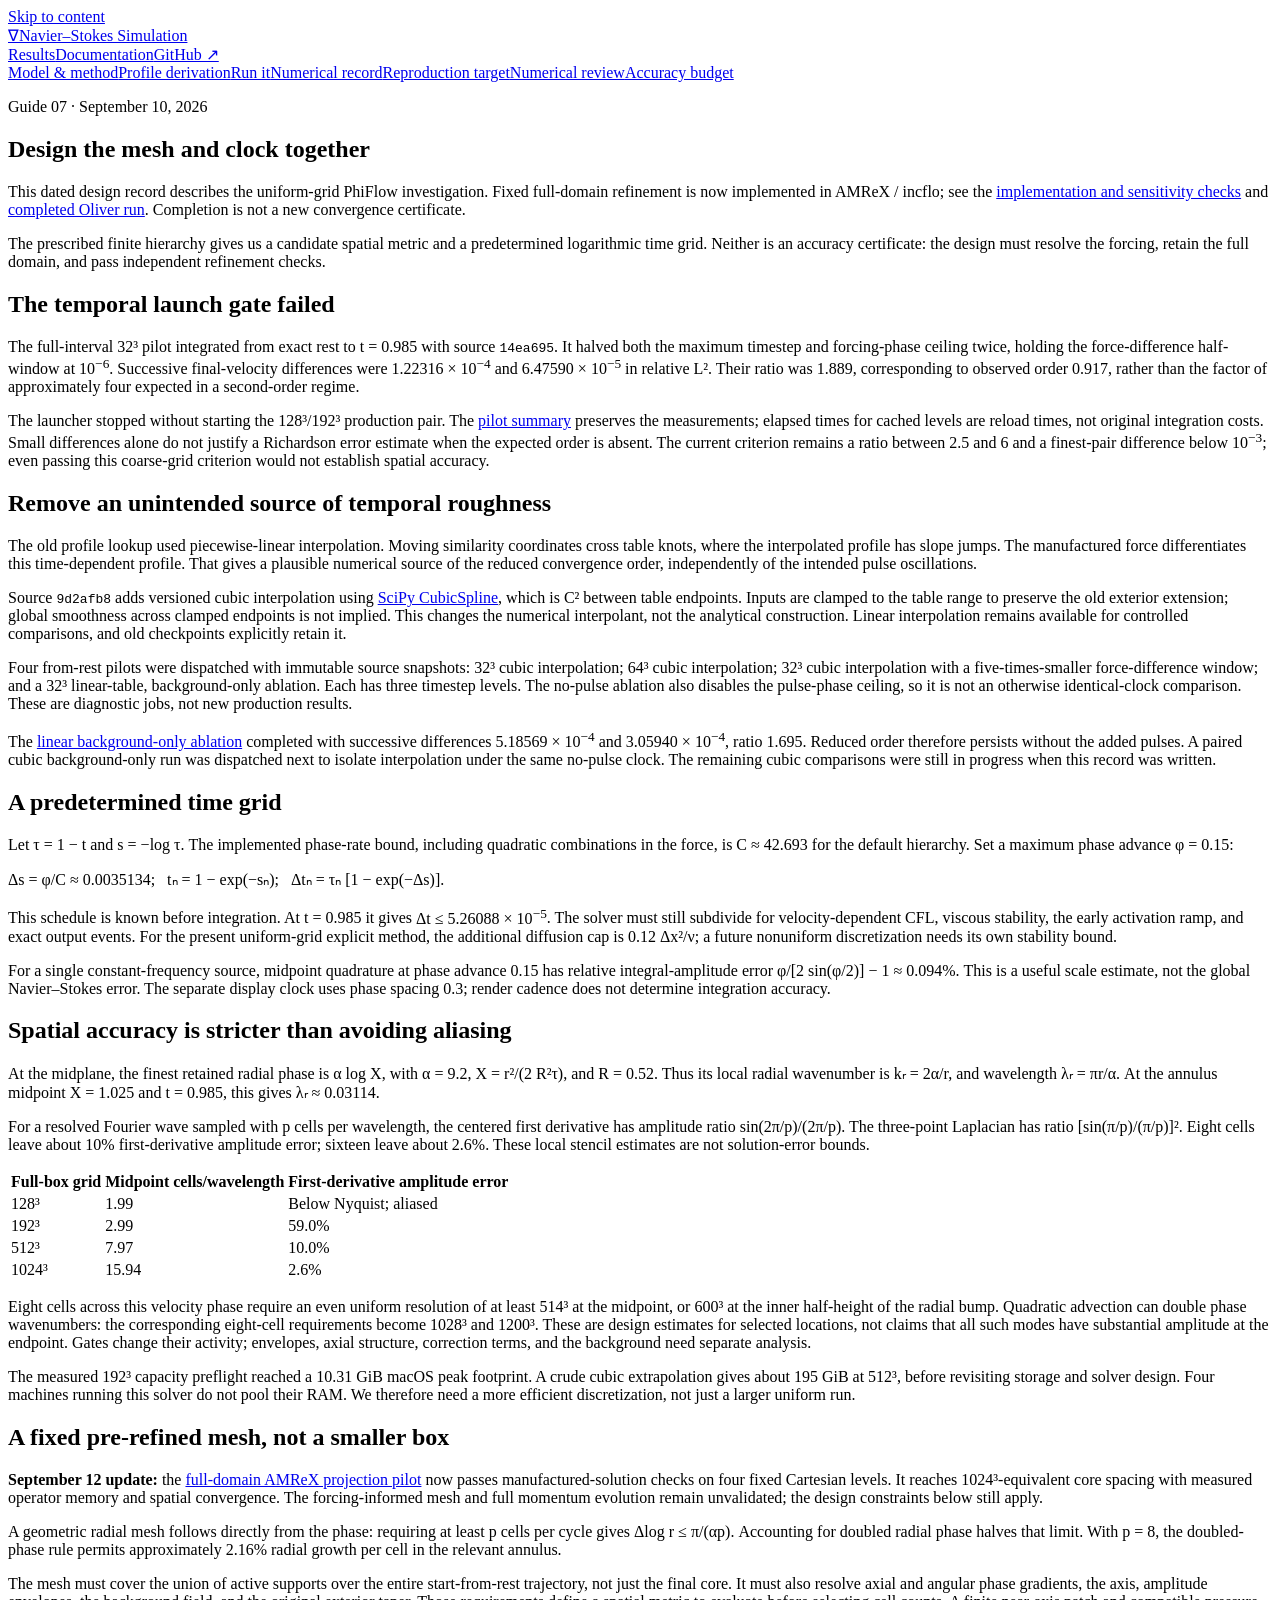
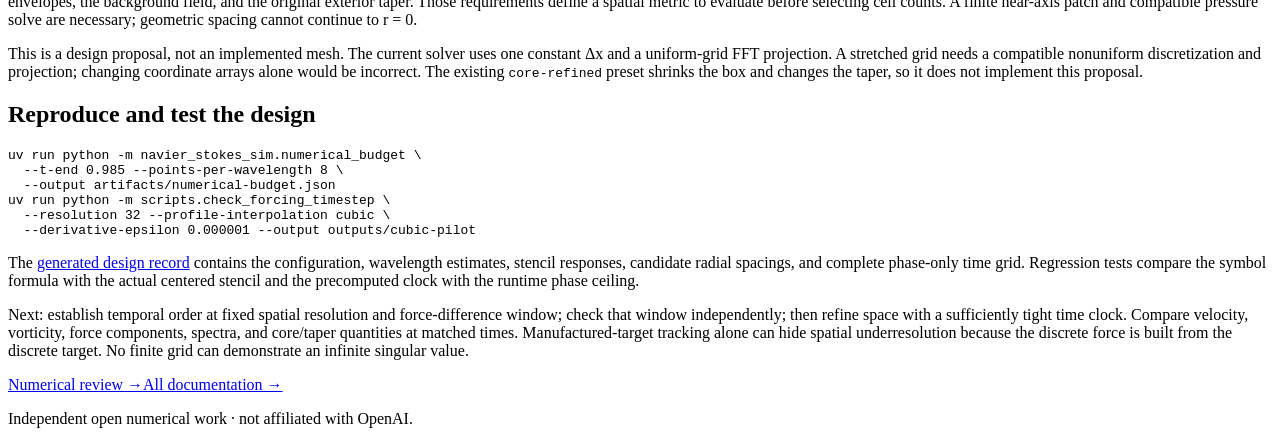
==== site/accuracy.html @ 6e79402b "Prepare Oliver as best completed run with site-styled peak-height movies" ====
<!doctype html>
<html lang="en">
  <head>
    <meta charset="utf-8" />
    <meta name="viewport" content="width=device-width, initial-scale=1" />
    <meta name="theme-color" content="#07111f" />
    <title>Accuracy budget · Navier–Stokes Singularity Simulation</title>
    <link rel="icon" href="favicon.svg" type="image/svg+xml" />
    <link rel="stylesheet" href="styles.css" />
  </head>
  <body>
    <a class="skip-link" href="#content">Skip to content</a>
    <header class="site-header">
      <a class="wordmark" href="index.html"><span class="mark" aria-hidden="true">∇</span><span>Navier–Stokes Simulation</span></a>
      <nav aria-label="Project navigation"><a href="index.html">Results</a><a href="documentation.html" aria-current="page">Documentation</a><a class="nav-cta" href="https://github.com/cmccomb/navier-stokes-singularity-simulation">GitHub ↗</a></nav>
    </header>
    <main class="docs-shell" id="content">
      <nav class="docs-nav" aria-label="Documentation pages">
        <a href="method.html">Model &amp; method</a><a href="derivation.html">Profile derivation</a><a href="running.html">Run it</a><a href="results.html">Numerical record</a><a href="reproduction.html">Reproduction target</a><a href="review.html">Numerical review</a><a href="accuracy.html" aria-current="page">Accuracy budget</a>
      </nav>
      <article class="doc-page">
        <p class="eyebrow">Guide 07 · September 10, 2026</p>
        <h1>Design the mesh and clock together</h1>
        <p>This dated design record describes the uniform-grid PhiFlow investigation. Fixed full-domain refinement is now implemented in AMReX / incflo; see the <a href="refinement.html">implementation and sensitivity checks</a> and <a href="results.html#oliver-complete">completed Oliver run</a>. Completion is not a new convergence certificate.</p>
        <p class="dek">The prescribed finite hierarchy gives us a candidate spatial metric and a predetermined logarithmic time grid. Neither is an accuracy certificate: the design must resolve the forcing, retain the full domain, and pass independent refinement checks.</p>

        <h2>The temporal launch gate failed</h2>
        <p>The full-interval 32³ pilot integrated from exact rest to <span class="math">t = 0.985</span> with source <code>14ea695</code>. It halved both the maximum timestep and forcing-phase ceiling twice, holding the force-difference half-window at 10<sup>−6</sup>. Successive final-velocity differences were 1.22316 × 10<sup>−4</sup> and 6.47590 × 10<sup>−5</sup> in relative L². Their ratio was 1.889, corresponding to observed order 0.917, rather than the factor of approximately four expected in a second-order regime.</p>
        <p>The launcher stopped without starting the 128³/192³ production pair. The <a href="data/temporal-linear-n32.json">pilot summary</a> preserves the measurements; elapsed times for cached levels are reload times, not original integration costs. Small differences alone do not justify a Richardson error estimate when the expected order is absent. The current criterion remains a ratio between 2.5 and 6 and a finest-pair difference below 10<sup>−3</sup>; even passing this coarse-grid criterion would not establish spatial accuracy.</p>

        <h2>Remove an unintended source of temporal roughness</h2>
        <p>The old profile lookup used piecewise-linear interpolation. Moving similarity coordinates cross table knots, where the interpolated profile has slope jumps. The manufactured force differentiates this time-dependent profile. That gives a plausible numerical source of the reduced convergence order, independently of the intended pulse oscillations.</p>
        <p>Source <code>9d2afb8</code> adds versioned cubic interpolation using <a href="https://docs.scipy.org/doc/scipy/reference/generated/scipy.interpolate.CubicSpline.html">SciPy CubicSpline</a>, which is C² between table endpoints. Inputs are clamped to the table range to preserve the old exterior extension; global smoothness across clamped endpoints is not implied. This changes the numerical interpolant, not the analytical construction. Linear interpolation remains available for controlled comparisons, and old checkpoints explicitly retain it.</p>
        <p>Four from-rest pilots were dispatched with immutable source snapshots: 32³ cubic interpolation; 64³ cubic interpolation; 32³ cubic interpolation with a five-times-smaller force-difference window; and a 32³ linear-table, background-only ablation. Each has three timestep levels. The no-pulse ablation also disables the pulse-phase ceiling, so it is not an otherwise identical-clock comparison. These are diagnostic jobs, not new production results.</p>
        <p>The <a href="data/temporal-linear-n32-no-pulses.json">linear background-only ablation</a> completed with successive differences 5.18569 × 10<sup>−4</sup> and 3.05940 × 10<sup>−4</sup>, ratio 1.695. Reduced order therefore persists without the added pulses. A paired cubic background-only run was dispatched next to isolate interpolation under the same no-pulse clock. The remaining cubic comparisons were still in progress when this record was written.</p>

        <h2>A predetermined time grid</h2>
        <p>Let <span class="math">τ = 1 − t</span> and <span class="math">s = −log τ</span>. The implemented phase-rate bound, including quadratic combinations in the force, is <span class="math">C ≈ 42.693</span> for the default hierarchy. Set a maximum phase advance <span class="math">φ = 0.15</span>:</p>
        <div class="equation">Δs = φ/C ≈ 0.0035134; &nbsp; tₙ = 1 − exp(−sₙ); &nbsp; Δtₙ = τₙ [1 − exp(−Δs)].</div>
        <p>This schedule is known before integration. At <span class="math">t = 0.985</span> it gives <span class="math">Δt ≤ 5.26088 × 10<sup>−5</sup></span>. The solver must still subdivide for velocity-dependent CFL, viscous stability, the early activation ramp, and exact output events. For the present uniform-grid explicit method, the additional diffusion cap is <span class="math">0.12 Δx²/ν</span>; a future nonuniform discretization needs its own stability bound.</p>
        <p>For a single constant-frequency source, midpoint quadrature at phase advance 0.15 has relative integral-amplitude error <span class="math">φ/[2 sin(φ/2)] − 1 ≈ 0.094%</span>. This is a useful scale estimate, not the global Navier–Stokes error. The separate display clock uses phase spacing 0.3; render cadence does not determine integration accuracy.</p>

        <h2>Spatial accuracy is stricter than avoiding aliasing</h2>
        <p>At the midplane, the finest retained radial phase is <span class="math">α log X</span>, with <span class="math">α = 9.2</span>, <span class="math">X = r²/(2 R²τ)</span>, and <span class="math">R = 0.52</span>. Thus its local radial wavenumber is <span class="math">kᵣ = 2α/r</span>, and wavelength <span class="math">λᵣ = πr/α</span>. At the annulus midpoint <span class="math">X = 1.025</span> and <span class="math">t = 0.985</span>, this gives <span class="math">λᵣ ≈ 0.03114</span>.</p>
        <p>For a resolved Fourier wave sampled with <span class="math">p</span> cells per wavelength, the centered first derivative has amplitude ratio <span class="math">sin(2π/p)/(2π/p)</span>. The three-point Laplacian has ratio <span class="math">[sin(π/p)/(π/p)]²</span>. Eight cells leave about 10% first-derivative amplitude error; sixteen leave about 2.6%. These local stencil estimates are not solution-error bounds.</p>
        <table>
          <thead><tr><th>Full-box grid</th><th>Midpoint cells/wavelength</th><th>First-derivative amplitude error</th></tr></thead>
          <tbody>
            <tr><td>128³</td><td>1.99</td><td>Below Nyquist; aliased</td></tr>
            <tr><td>192³</td><td>2.99</td><td>59.0%</td></tr>
            <tr><td>512³</td><td>7.97</td><td>10.0%</td></tr>
            <tr><td>1024³</td><td>15.94</td><td>2.6%</td></tr>
          </tbody>
        </table>
        <p>Eight cells across this velocity phase require an even uniform resolution of at least 514³ at the midpoint, or 600³ at the inner half-height of the radial bump. Quadratic advection can double phase wavenumbers: the corresponding eight-cell requirements become 1028³ and 1200³. These are design estimates for selected locations, not claims that all such modes have substantial amplitude at the endpoint. Gates change their activity; envelopes, axial structure, correction terms, and the background need separate analysis.</p>
        <p>The measured 192³ capacity preflight reached a 10.31 GiB macOS peak footprint. A crude cubic extrapolation gives about 195 GiB at 512³, before revisiting storage and solver design. Four machines running this solver do not pool their RAM. We therefore need a more efficient discretization, not just a larger uniform run.</p>

        <h2>A fixed pre-refined mesh, not a smaller box</h2>
        <p><strong>September 12 update:</strong> the <a href="refinement.html">full-domain AMReX projection pilot</a> now passes manufactured-solution checks on four fixed Cartesian levels. It reaches 1024³-equivalent core spacing with measured operator memory and spatial convergence. The forcing-informed mesh and full momentum evolution remain unvalidated; the design constraints below still apply.</p>
        <p>A geometric radial mesh follows directly from the phase: requiring at least <span class="math">p</span> cells per cycle gives <span class="math">Δlog r ≤ π/(αp)</span>. Accounting for doubled radial phase halves that limit. With <span class="math">p = 8</span>, the doubled-phase rule permits approximately 2.16% radial growth per cell in the relevant annulus.</p>
        <p>The mesh must cover the union of active supports over the entire start-from-rest trajectory, not just the final core. It must also resolve axial and angular phase gradients, the axis, amplitude envelopes, the background field, and the original exterior taper. Those requirements define a spatial metric to evaluate before selecting cell counts. A finite near-axis patch and compatible pressure solve are necessary; geometric spacing cannot continue to <span class="math">r = 0</span>.</p>
        <p>This is a design proposal, not an implemented mesh. The current solver uses one constant <span class="math">Δx</span> and a uniform-grid FFT projection. A stretched grid needs a compatible nonuniform discretization and projection; changing coordinate arrays alone would be incorrect. The existing <code>core-refined</code> preset shrinks the box and changes the taper, so it does not implement this proposal.</p>

        <h2>Reproduce and test the design</h2>
        <pre><code>uv run python -m navier_stokes_sim.numerical_budget \
  --t-end 0.985 --points-per-wavelength 8 \
  --output artifacts/numerical-budget.json
uv run python -m scripts.check_forcing_timestep \
  --resolution 32 --profile-interpolation cubic \
  --derivative-epsilon 0.000001 --output outputs/cubic-pilot</code></pre>
        <p>The <a href="data/numerical-budget.json">generated design record</a> contains the configuration, wavelength estimates, stencil responses, candidate radial spacings, and complete phase-only time grid. Regression tests compare the symbol formula with the actual centered stencil and the precomputed clock with the runtime phase ceiling.</p>
        <p>Next: establish temporal order at fixed spatial resolution and force-difference window; check that window independently; then refine space with a sufficiently tight time clock. Compare velocity, vorticity, force components, spectra, and core/taper quantities at matched times. Manufactured-target tracking alone can hide spatial underresolution because the discrete force is built from the discrete target. No finite grid can demonstrate an infinite singular value.</p>
        <nav class="page-links" aria-label="Adjacent documentation"><a href="review.html">Numerical review →</a><a href="documentation.html">All documentation →</a></nav>
      </article>
    </main>
    <footer><p>Independent open numerical work · not affiliated with OpenAI.</p></footer>
  </body>
</html>
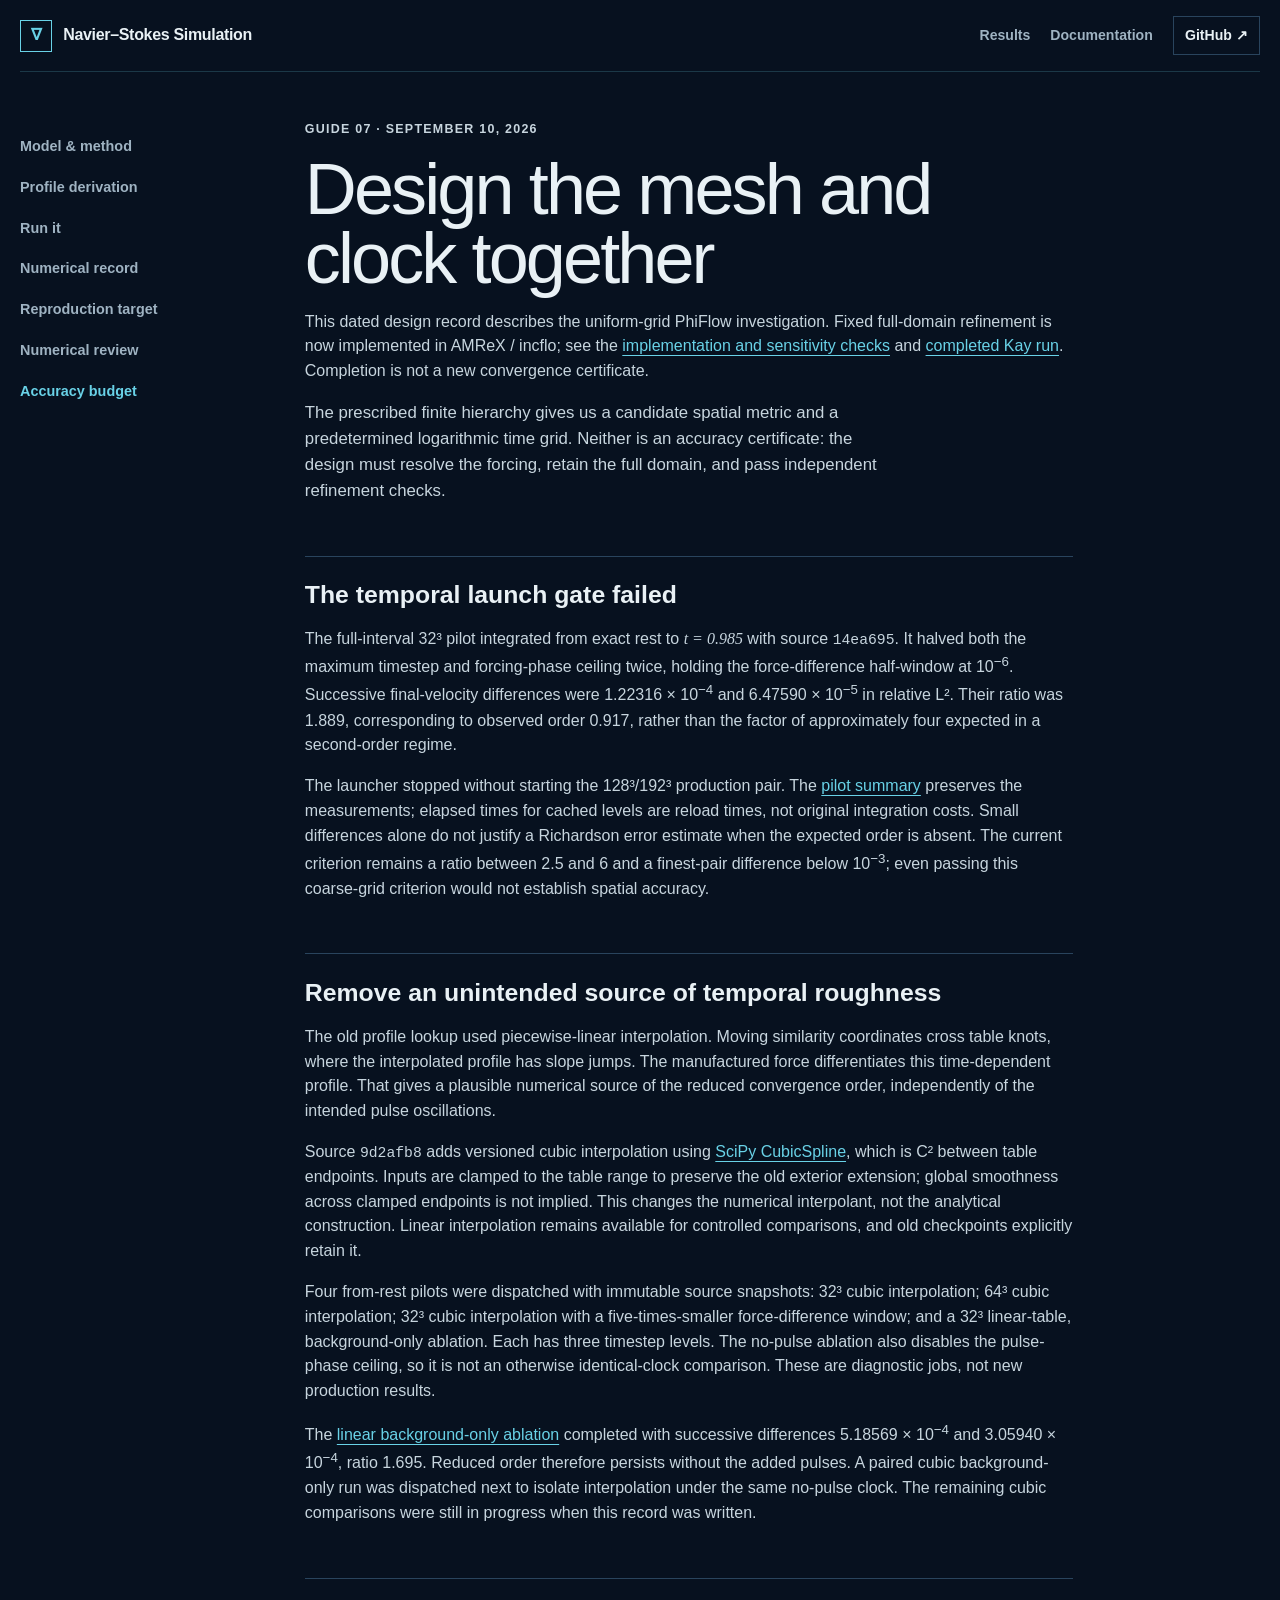
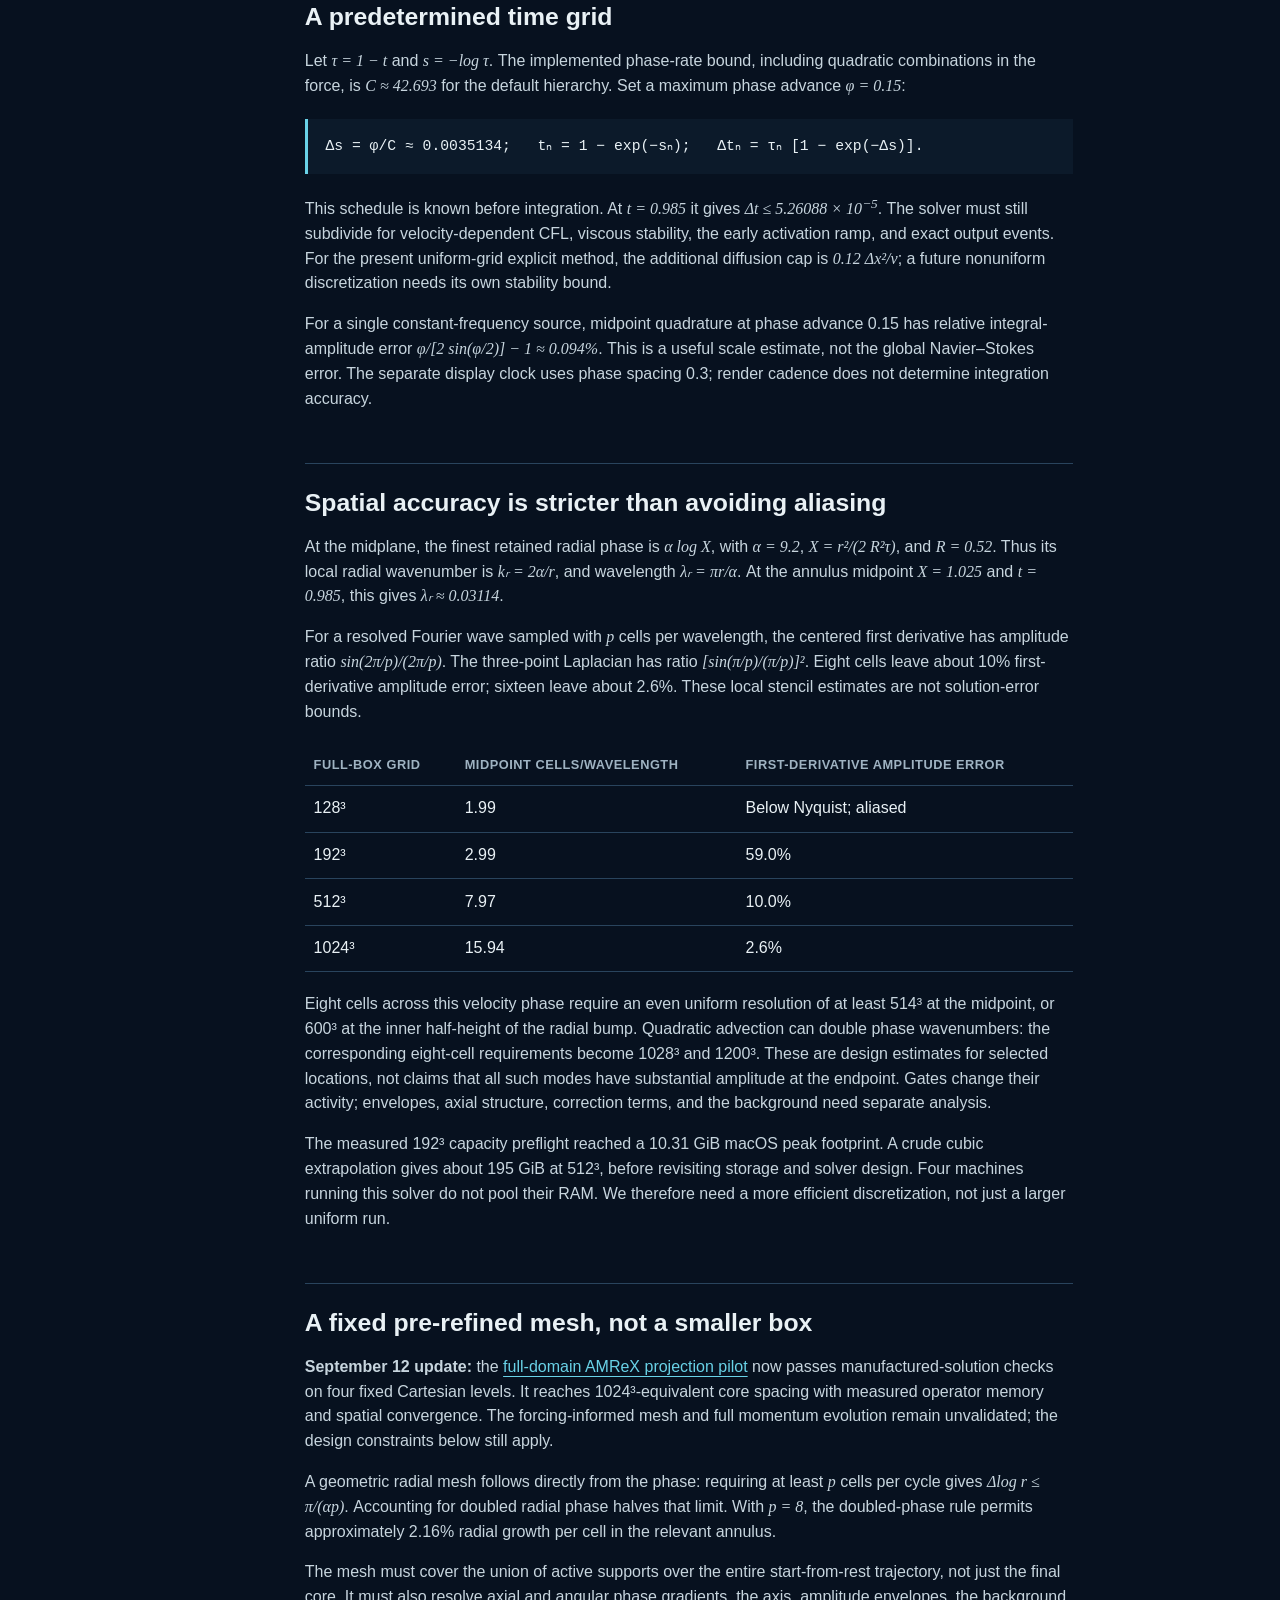
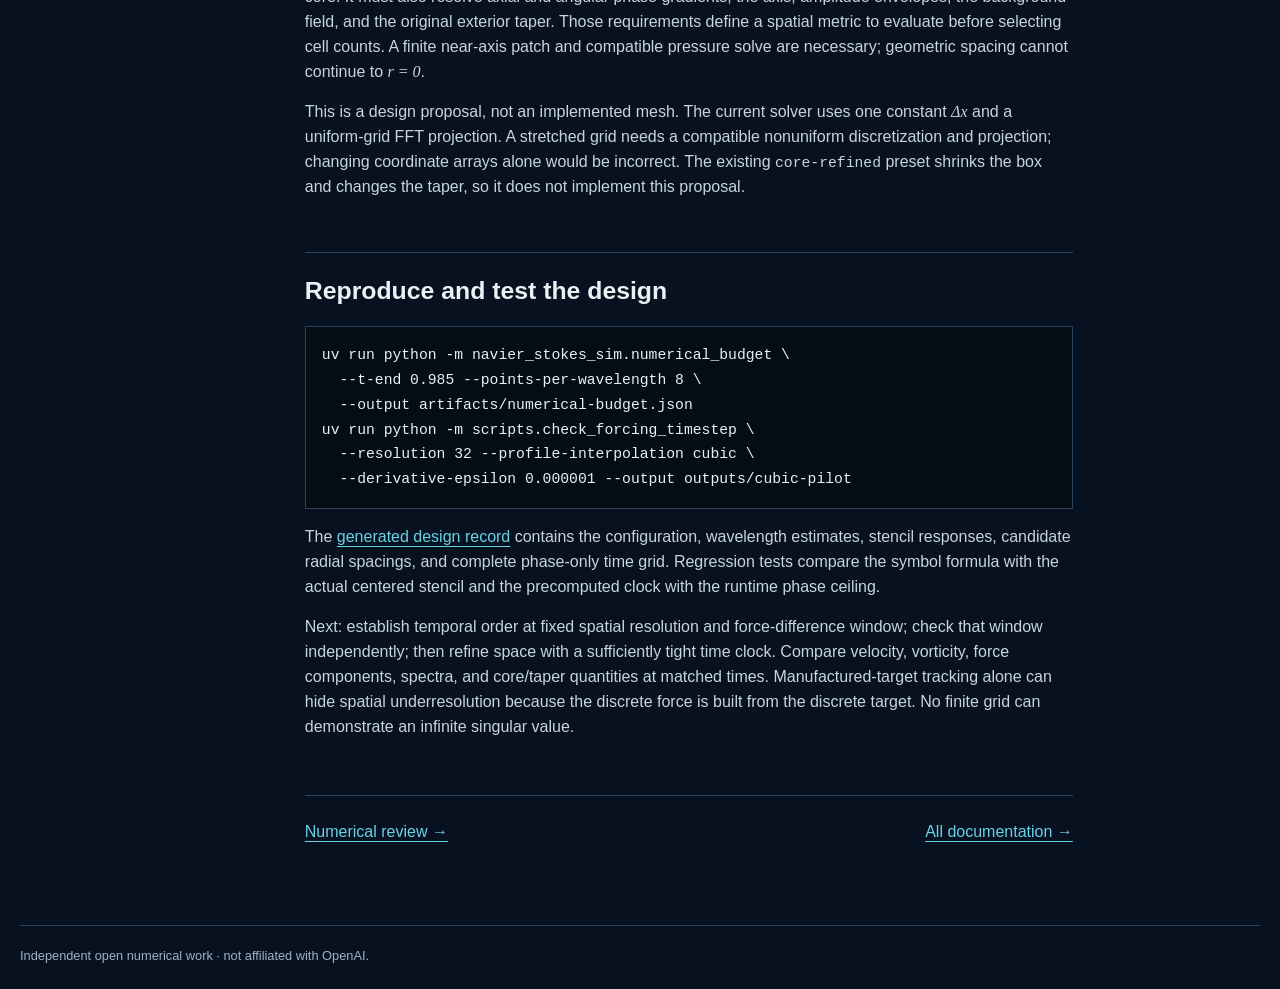
==== commit e2238eb9: "Feature complete Kay run with audited movies and current storage gate" ====
--- a/site/accuracy.html
+++ b/site/accuracy.html
@@ -21,7 +21,7 @@
       <article class="doc-page">
         <p class="eyebrow">Guide 07 · September 10, 2026</p>
         <h1>Design the mesh and clock together</h1>
-        <p>This dated design record describes the uniform-grid PhiFlow investigation. Fixed full-domain refinement is now implemented in AMReX / incflo; see the <a href="refinement.html">implementation and sensitivity checks</a> and <a href="results.html#oliver-complete">completed Oliver run</a>. Completion is not a new convergence certificate.</p>
+        <p>This dated design record describes the uniform-grid PhiFlow investigation. Fixed full-domain refinement is now implemented in AMReX / incflo; see the <a href="refinement.html">implementation and sensitivity checks</a> and <a href="results.html#kay-complete">completed Kay run</a>. Completion is not a new convergence certificate.</p>
         <p class="dek">The prescribed finite hierarchy gives us a candidate spatial metric and a predetermined logarithmic time grid. Neither is an accuracy certificate: the design must resolve the forcing, retain the full domain, and pass independent refinement checks.</p>
 
         <h2>The temporal launch gate failed</h2>
--- a/site/styles.css
+++ b/site/styles.css
@@ -0,0 +1,450 @@
+:root {
+  color-scheme: dark;
+  --ink: #07111f;
+  --raised: #0c1a2a;
+  --line: #29445d;
+  --paper: #e9f1f5;
+  --muted: #9fb3c2;
+  --cyan: #69d2e7;
+  --amber: #ffb35c;
+  --max: 1240px;
+}
+
+* { box-sizing: border-box; }
+
+body {
+  margin: 0;
+  background: var(--ink);
+  color: var(--paper);
+  font-family: Arial, Helvetica, sans-serif;
+  font-size: 16px;
+  line-height: 1.55;
+}
+
+a { color: inherit; text-underline-offset: 0.22em; }
+a:hover { color: var(--cyan); }
+:focus-visible { outline: 3px solid var(--amber); outline-offset: 3px; }
+
+.skip-link {
+  position: fixed;
+  top: 0.75rem;
+  left: 0.75rem;
+  z-index: 100;
+  padding: 0.6rem 0.8rem;
+  background: var(--paper);
+  color: var(--ink);
+  transform: translateY(-180%);
+}
+.skip-link:focus { transform: none; }
+
+.site-header,
+main,
+footer {
+  width: min(100% - 2rem, var(--max));
+  margin: 0 auto;
+}
+
+.site-header {
+  display: flex;
+  min-height: 4.5rem;
+  align-items: center;
+  justify-content: space-between;
+  border-bottom: 1px solid rgba(105, 210, 231, 0.2);
+}
+
+.wordmark {
+  display: inline-flex;
+  align-items: center;
+  gap: 0.7rem;
+  font-weight: 750;
+  letter-spacing: -0.02em;
+  text-decoration: none;
+}
+
+.mark {
+  display: grid;
+  width: 2rem;
+  height: 2rem;
+  place-items: center;
+  border: 1px solid var(--cyan);
+  color: var(--cyan);
+  font-family: Georgia, serif;
+}
+
+.site-header nav { display: flex; align-items: center; gap: 1.25rem; }
+.site-header nav a {
+  color: var(--muted);
+  font-size: 0.88rem;
+  font-weight: 700;
+  text-decoration: none;
+}
+.site-header .nav-cta {
+  padding: 0.45rem 0.7rem;
+  border: 1px solid var(--line);
+  color: var(--paper);
+}
+
+.intro { padding: clamp(2rem, 5vw, 4rem) 0 2rem; }
+.intro h1 { max-width: 54rem; line-height: 1.04; }
+.intro-lead { max-width: 49rem; color: #c7d5de; font-size: 1.125rem; }
+.intro-jump { display: inline-flex; align-items: center; gap: 1rem; color: var(--cyan); font-weight: 700; }
+.context-grid {
+  display: grid;
+  grid-template-columns: repeat(3, minmax(0, 1fr));
+  gap: clamp(1.25rem, 3vw, 2.5rem);
+  margin-top: 2.5rem;
+}
+.context-grid section { min-width: 0; border-top: 1px solid var(--line); padding-top: 1rem; }
+.context-grid h2 { margin: 0 0 1rem; font-size: 1.3rem; line-height: 1.25; font-weight: 600; }
+.context-grid p { color: #c7d5de; }
+.context-grid strong { color: var(--paper); }
+.context-grid a { color: var(--cyan); }
+.source-links { display: flex; flex-wrap: wrap; gap: 0.65rem 1.5rem; font-size: 0.875rem; }
+#result { scroll-margin-top: 1.5rem; }
+.media-pending { color: var(--muted); font-size: 0.875rem; }
+.stream-movie { max-width: 720px; margin: 1rem 0 2rem; }
+.stream-movie.three-view { max-width: none; }
+.stream-movie.three-view video, .stream-movie.three-view img { width: 100%; min-width: 1000px; height: auto; }
+.grid-schematic { margin-bottom: 2rem; }
+.grid-schematic summary { color: var(--muted); cursor: pointer; }
+.stream-movie video { display: block; width: 720px; background: #050c16; }
+.stream-movie figcaption { display: flex; flex-wrap: wrap; gap: 0.7rem 1.5rem; justify-content: space-between; padding: 0.8rem 0; border-top: 1px solid var(--line); color: var(--muted); font-size: 0.875rem; }
+.media-links { display: flex; gap: 1.25rem; }
+.media-links a, .archive-link a { color: var(--cyan); }
+.archive-link { margin: 1rem 0 2rem; }
+
+.eyebrow {
+  display: flex;
+  align-items: center;
+  gap: 0.55rem;
+  margin: 0 0 0.8rem;
+  color: var(--cyan);
+  font-size: 0.78rem;
+  font-weight: 800;
+  letter-spacing: 0.1em;
+  text-transform: uppercase;
+}
+
+.status-dot {
+  width: 0.55rem;
+  height: 0.55rem;
+  background: var(--cyan);
+  border-radius: 50%;
+  box-shadow: 0 0 0 0.28rem rgba(105, 210, 231, 0.12);
+}
+
+h1, p, figure, dl, dd { margin-top: 0; }
+h1 {
+  max-width: none;
+  margin-bottom: 1.25rem;
+  font-family: inherit;
+  font-size: clamp(2.8rem, 4.5vw, 4.3rem);
+  font-weight: 500;
+  letter-spacing: -0.04em;
+  line-height: 0.96;
+}
+.math { font-family: Georgia, serif; font-style: italic; }
+.dek {
+  max-width: 37rem;
+  margin-bottom: 1.5rem;
+  color: #c1d0da;
+  font-size: 1.05rem;
+}
+
+.gif-card {
+  overflow: hidden;
+  margin: 0;
+  background: var(--ink);
+}
+.gif-card img { display: block; width: 100%; height: auto; background: var(--ink); }
+.gif-card figcaption {
+  display: flex;
+  align-items: center;
+  justify-content: space-between;
+  gap: 1rem;
+  padding: 0.9rem 1rem;
+  border-top: 1px solid var(--line);
+}
+.gif-card figcaption strong, .gif-card figcaption span { display: block; }
+.gif-card figcaption span { color: var(--muted); font-size: 0.875rem; }
+.gif-card figcaption a {
+  flex: 0 0 auto;
+  padding: 0.32rem 0.55rem;
+  border: 1px solid var(--line);
+  font-size: 0.875rem;
+  font-weight: 800;
+  text-decoration: none;
+}
+
+.gif-grid {
+  display: grid;
+  grid-template-columns: repeat(2, minmax(0, 1fr));
+  gap: 1rem;
+  padding-bottom: 2rem;
+}
+
+.gif-grid-single {
+  grid-template-columns: minmax(0, 46rem);
+}
+
+.featured-measure {
+  border-top-color: var(--cyan);
+}
+
+.gif-card { min-width: 0; }
+.gif-card figcaption { padding: 0.85rem 0; align-items: flex-start; }
+.gif-card figcaption > div { min-width: 0; }
+
+footer {
+  min-height: 4rem;
+  padding: 1.25rem 0;
+  border-top: 1px solid var(--line);
+  color: var(--muted);
+  font-size: 0.8rem;
+}
+footer p { margin-bottom: 0; }
+
+.measure { border-top: 1px solid var(--line); padding-top: 1.5rem; }
+.measure h2 { margin: 0; font-size: 1.25rem; font-weight: 600; }
+.measure-note, .grid-note { color: var(--muted); font-size: 0.875rem; }
+.measure-note { margin: 0.3rem 0 0; }
+
+.docs-hero {
+  max-width: 52rem;
+  padding: clamp(3.5rem, 8vw, 7rem) 0 2.5rem;
+}
+
+.docs-hero h1,
+.doc-page h1 {
+  margin-bottom: 1rem;
+}
+
+.docs-hero .dek {
+  max-width: 46rem;
+}
+
+.docs-grid {
+  display: grid;
+  grid-template-columns: repeat(2, minmax(0, 1fr));
+  gap: 1rem;
+  padding: 1.5rem 0 4rem;
+  border-top: 1px solid var(--line);
+}
+
+.docs-card {
+  min-height: 12rem;
+  padding: 1.4rem;
+  border: 1px solid var(--line);
+  background: var(--raised);
+  text-decoration: none;
+}
+
+.docs-card:hover {
+  border-color: var(--cyan);
+}
+
+.docs-card .card-number {
+  display: block;
+  margin-bottom: 2rem;
+  color: var(--cyan);
+  font-size: 0.75rem;
+  font-weight: 800;
+  letter-spacing: 0.1em;
+}
+
+.docs-card h2 {
+  margin: 0 0 0.45rem;
+  font-size: 1.4rem;
+}
+
+.docs-card p {
+  margin: 0;
+  color: var(--muted);
+}
+
+.docs-shell {
+  display: grid;
+  grid-template-columns: 13rem minmax(0, 48rem);
+  gap: clamp(2rem, 6vw, 5rem);
+  align-items: start;
+  padding: 3rem 0 5rem;
+}
+
+.docs-nav {
+  position: sticky;
+  top: 1.5rem;
+  display: grid;
+  gap: 0.15rem;
+  padding-top: 0.45rem;
+}
+
+.docs-nav a {
+  padding: 0.5rem 0;
+  color: var(--muted);
+  font-size: 0.9rem;
+  font-weight: 700;
+  text-decoration: none;
+}
+
+.docs-nav a[aria-current="page"] {
+  color: var(--cyan);
+}
+
+.doc-page {
+  min-width: 0;
+}
+
+.doc-page > .eyebrow {
+  margin-bottom: 1rem;
+}
+
+.doc-page h1 {
+  font-size: clamp(2.6rem, 6vw, 4.5rem);
+}
+
+.doc-page h2 {
+  margin: 3.25rem 0 0.8rem;
+  padding-top: 1.2rem;
+  border-top: 1px solid var(--line);
+  font-size: 1.55rem;
+}
+
+.doc-page h3 {
+  margin: 2rem 0 0.6rem;
+  font-size: 1.1rem;
+}
+
+.doc-page p,
+.doc-page li {
+  color: #c7d5de;
+}
+
+.doc-page a {
+  color: var(--cyan);
+}
+
+.doc-page code,
+.equation {
+  font-family: "SFMono-Regular", Consolas, monospace;
+  font-size: 0.92em;
+}
+
+.equation,
+.callout {
+  overflow-x: auto;
+  margin: 1.25rem 0;
+  padding: 1rem 1.1rem;
+  border-left: 3px solid var(--cyan);
+  background: var(--raised);
+  color: var(--paper);
+}
+
+.callout.warning {
+  border-left-color: var(--amber);
+}
+
+.doc-page table {
+  width: 100%;
+  margin: 1.25rem 0;
+  border-collapse: collapse;
+  font-variant-numeric: tabular-nums;
+}
+
+.doc-page th,
+.doc-page td {
+  padding: 0.65rem 0.55rem;
+  border-bottom: 1px solid var(--line);
+  text-align: left;
+}
+
+.doc-page th {
+  color: var(--muted);
+  font-size: 0.8rem;
+  letter-spacing: 0.04em;
+  text-transform: uppercase;
+}
+
+.doc-page pre {
+  overflow-x: auto;
+  padding: 1rem;
+  border: 1px solid var(--line);
+  background: #050c16;
+  color: var(--paper);
+}
+
+.page-links {
+  display: flex;
+  justify-content: space-between;
+  gap: 1rem;
+  margin-top: 3.5rem;
+  padding-top: 1.5rem;
+  border-top: 1px solid var(--line);
+}
+
+@media (max-width: 900px) {
+  .context-grid { grid-template-columns: 1fr; gap: 0.5rem; }
+  .context-grid section { max-width: 48rem; }
+  .gif-grid { max-width: 100%; margin-inline: auto; }
+}
+
+@media (max-width: 680px) {
+  .site-header nav a:not(.nav-cta) { display: none; }
+  h1 { font-size: clamp(2.65rem, 14vw, 4rem); }
+  .gif-grid { grid-template-columns: 1fr; }
+  .wordmark { gap: 0.45rem; font-size: 0.875rem; }
+  .site-header { gap: 0.5rem; }
+  .site-header nav { gap: 0; flex-shrink: 0; }
+  .docs-grid { grid-template-columns: 1fr; }
+  .docs-shell { grid-template-columns: 1fr; padding-top: 2rem; }
+  .docs-nav {
+    position: static;
+    grid-template-columns: repeat(3, minmax(0, 1fr));
+    padding-bottom: 1.25rem;
+    border-bottom: 1px solid var(--line);
+  }
+  .docs-nav a { padding-right: 0.4rem; }
+  .page-links { flex-direction: column; }
+}
+
+.view-tabs { display: flex; gap: 0.3rem; margin: 1rem 0; }
+.view-tabs button, .refresh-3d { padding: 0.55rem 1rem; border: 1px solid var(--line); background: transparent; color: var(--muted); font: inherit; font-size: 1rem; cursor: pointer; }
+.view-tabs button[aria-selected="true"] { border-color: var(--cyan); background: var(--raised); color: var(--paper); }
+.view-tabs button:disabled { cursor: wait; opacity: 0.5; }
+.volume-panel { max-width: 960px; }
+.volume-panel iframe { display: block; width: 100%; height: 760px; margin-top: 1rem; border: 0; background: var(--ink); }
+.volume-link { margin: 0.8rem 0 2rem; font-size: 0.875rem; color: var(--cyan); }
+.refresh-3d { color: var(--cyan); margin-top: 0.7rem; }
+[hidden] { display: none !important; }
+
+.faq-page { max-width: 52rem; padding-block: 3rem; }
+.big-numbers { display: grid; grid-template-columns: repeat(3, minmax(0, 1fr)); margin: 0 0 2rem; border-block: 1px solid var(--line); }
+.big-numbers > div { padding: 1.4rem 1.2rem; min-width: 0; }
+.big-numbers > div + div { border-left: 1px solid var(--line); }
+.number-label { color: var(--muted); font-size: 0.875rem; margin-bottom: 0.55rem; }
+.number-value { font-size: clamp(1.6rem, 2.1vw, 2rem); line-height: 1.25; font-weight: 600; font-variant-numeric: tabular-nums; letter-spacing: -0.035em; margin-bottom: 0.65rem; }
+.number-note { font-size: 0.875rem; color: var(--muted); margin: 0; }
+.number-note a, .mesh-diagram a { color: var(--cyan); }
+.mesh-diagram img { display: block; width: 720px; height: auto; }
+.plot-viewport { overflow-x: auto; overscroll-behavior-x: contain; }
+.plot-scroll-hint { display: none; margin: 0.5rem 0; color: var(--muted); font-size: 0.875rem; }
+#mesh-3d { height: clamp(540px, calc(100vw + 170px), 760px); }
+@media (max-width: 751px) { .plot-scroll-hint { display: block; } }
+@media (max-width: 1032px) { .three-view .plot-scroll-hint { display: block; } }
+@media (max-width: 900px) {
+  .big-numbers { grid-template-columns: repeat(2, minmax(0, 1fr)); }
+  .big-numbers > div:nth-child(3) { border-left: 0; }
+  .big-numbers > div:nth-child(n+3) { border-top: 1px solid var(--line); }
+}
+@media (max-width: 480px) {
+  .big-numbers { grid-template-columns: 1fr; }
+  .big-numbers > div + div { border-left: 0; border-top: 1px solid var(--line); }
+}
+/* The third mesh panel stays interactive within the shared row. */
+.mesh-row { display: grid; grid-template-columns: repeat(3, minmax(0, 1fr)); gap: 16px; min-width: 1000px; margin-top: 1.5rem; }
+.mesh-row figure { margin: 0; min-width: 0; }
+.mesh-row h3 { font-size: 1rem; text-align: center; margin: 0 0 1rem; }
+.mesh-row img { display: block; width: 100%; height: auto; }
+.mesh-row iframe { display: block; width: 100%; aspect-ratio: 1 / 1.17; border: 0; background: var(--ink); }
+.mesh-row-legend { display: flex; flex-wrap: wrap; justify-content: space-between; gap: 12px 20px; margin: 1rem 0; font-size: 0.875rem; }
+.mesh-row-legend span::before { content: ""; display: inline-block; width: 12px; height: 3px; margin-right: 6px; vertical-align: middle; background: var(--level); }
+@media (max-width: 1032px) { .mesh-row-hint { display: block; } }
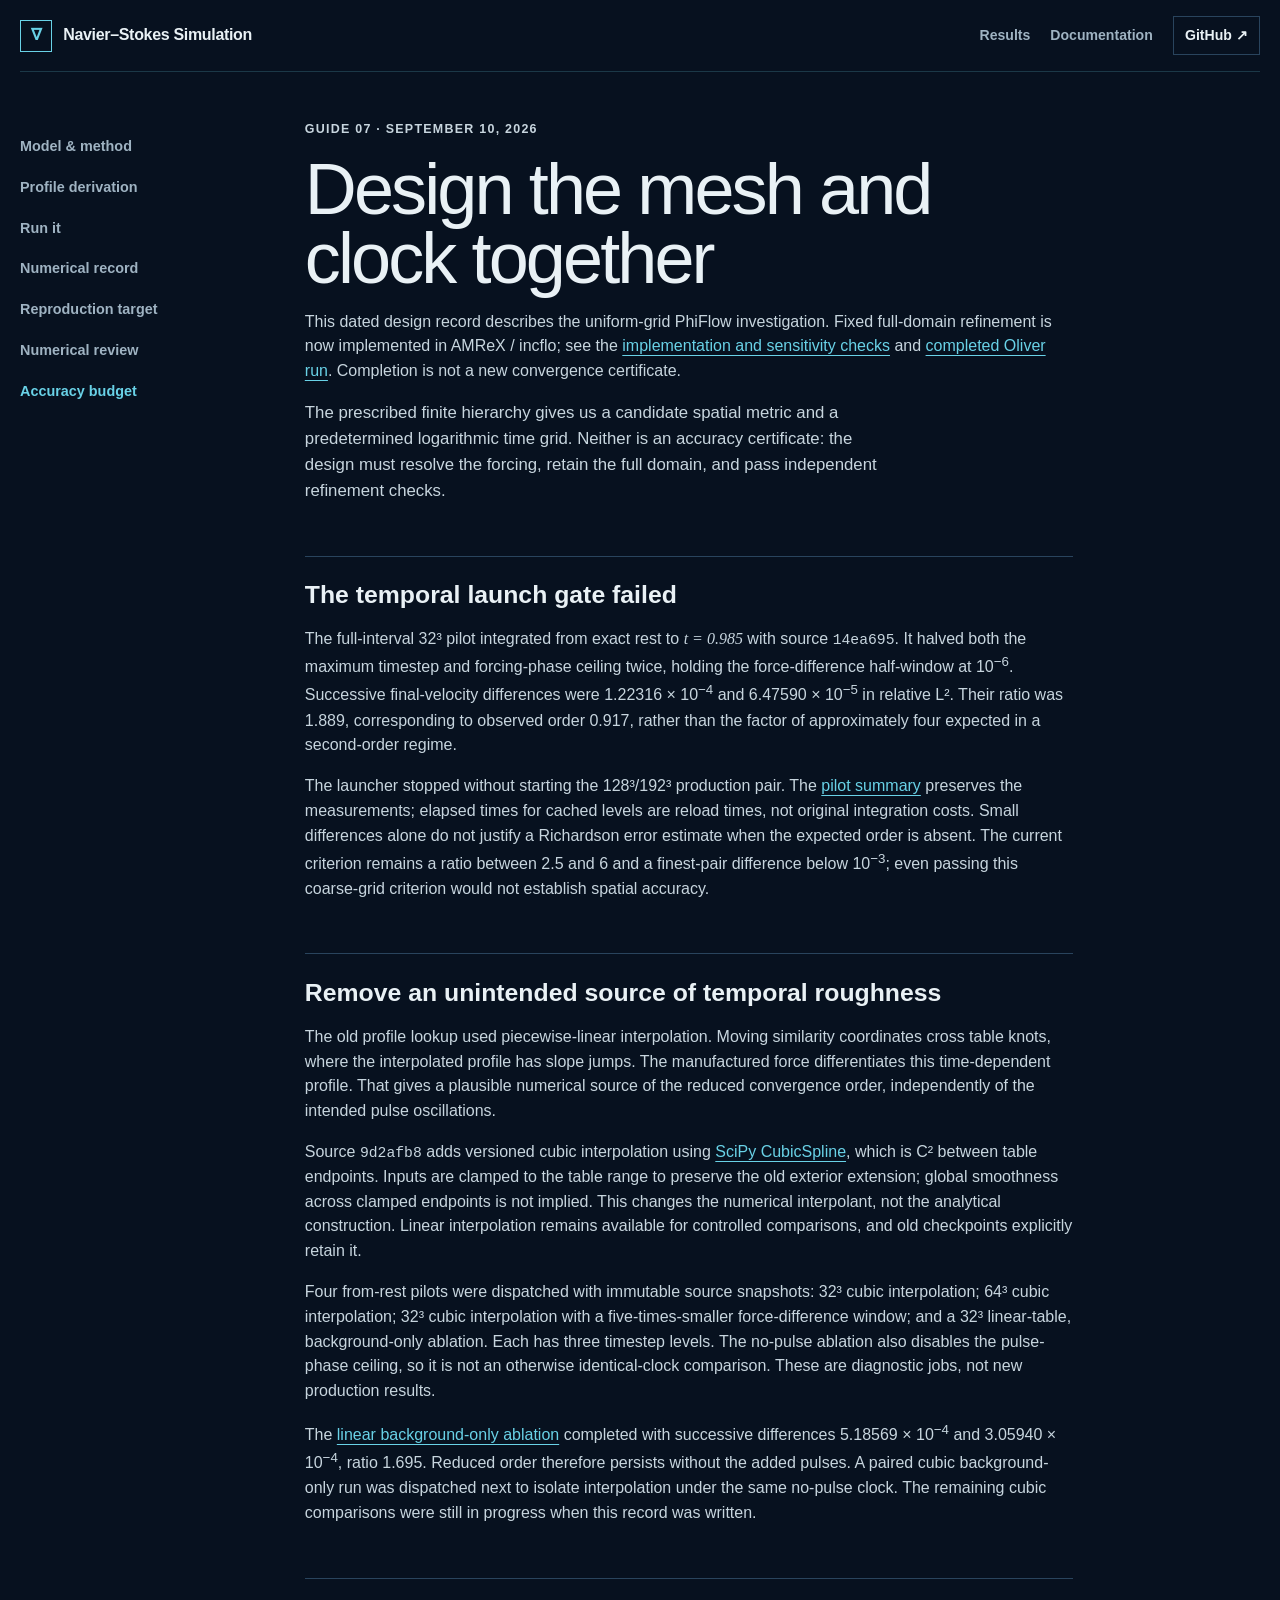
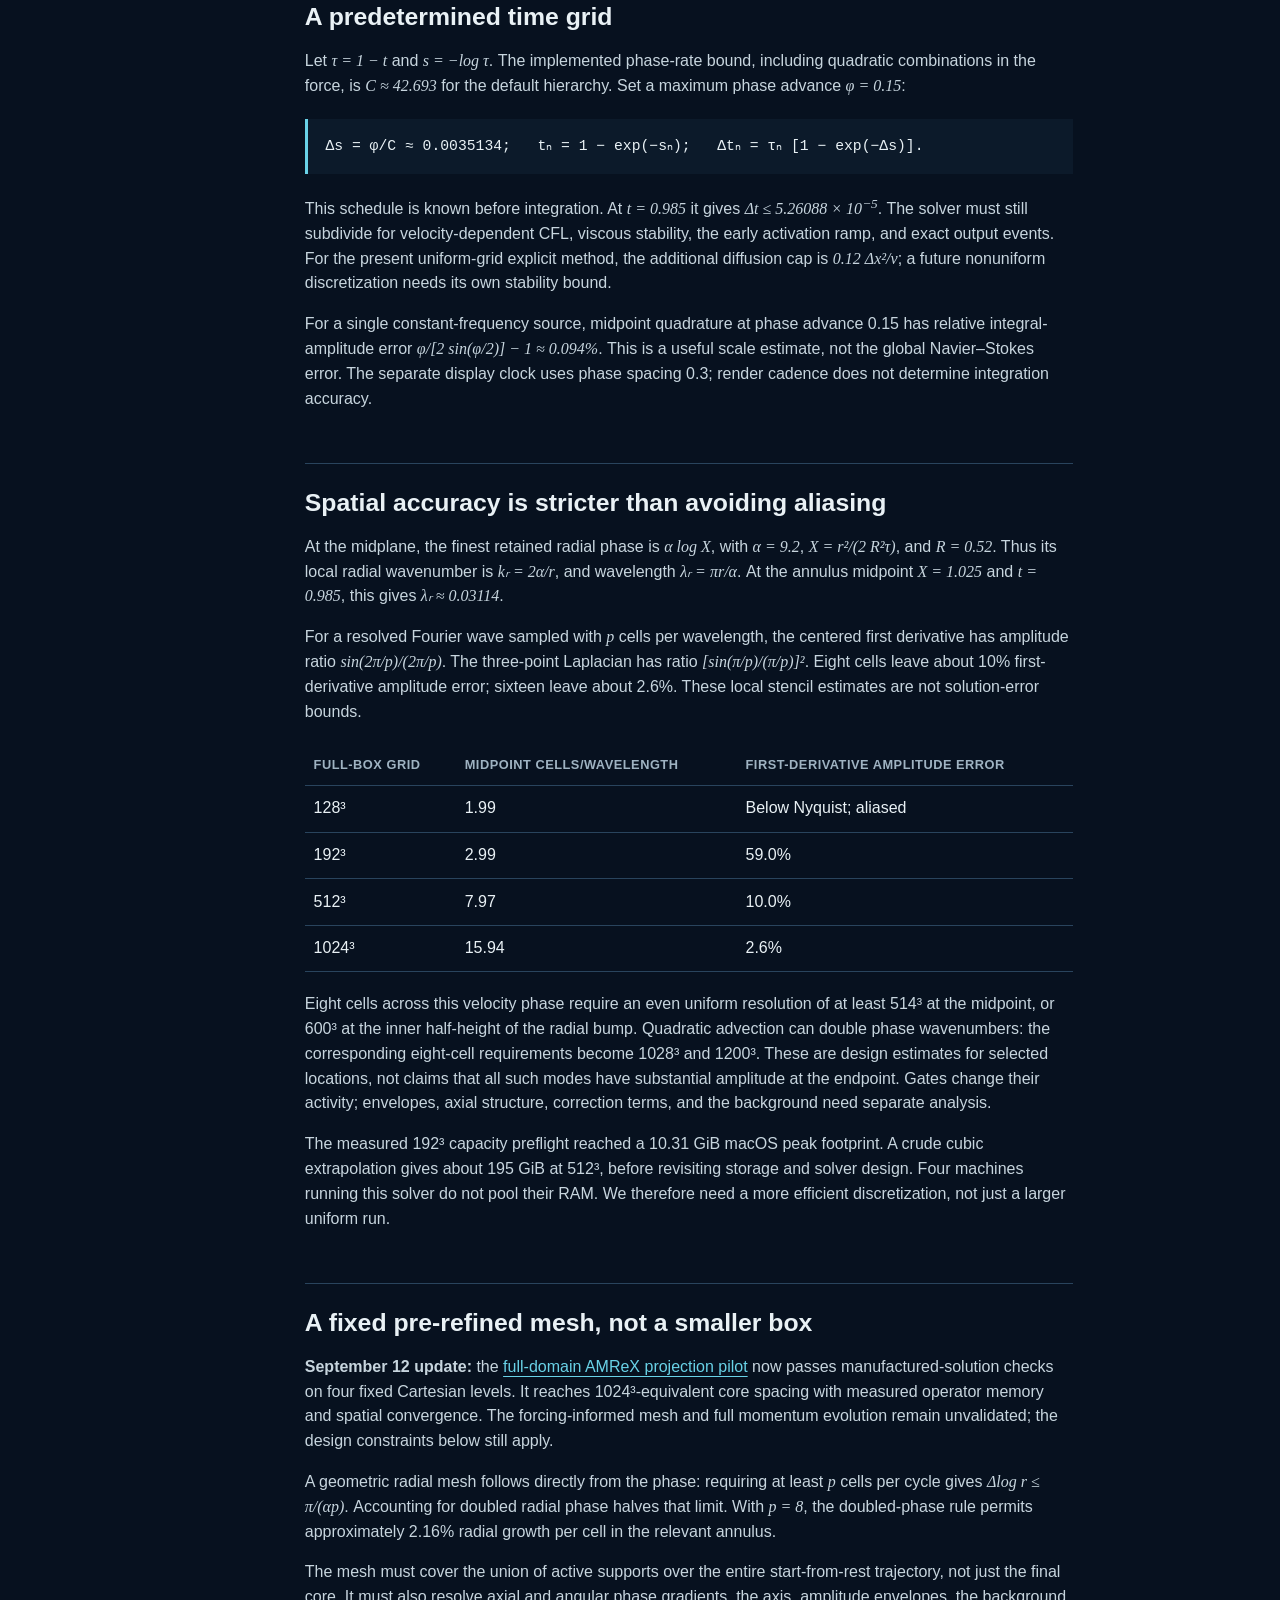
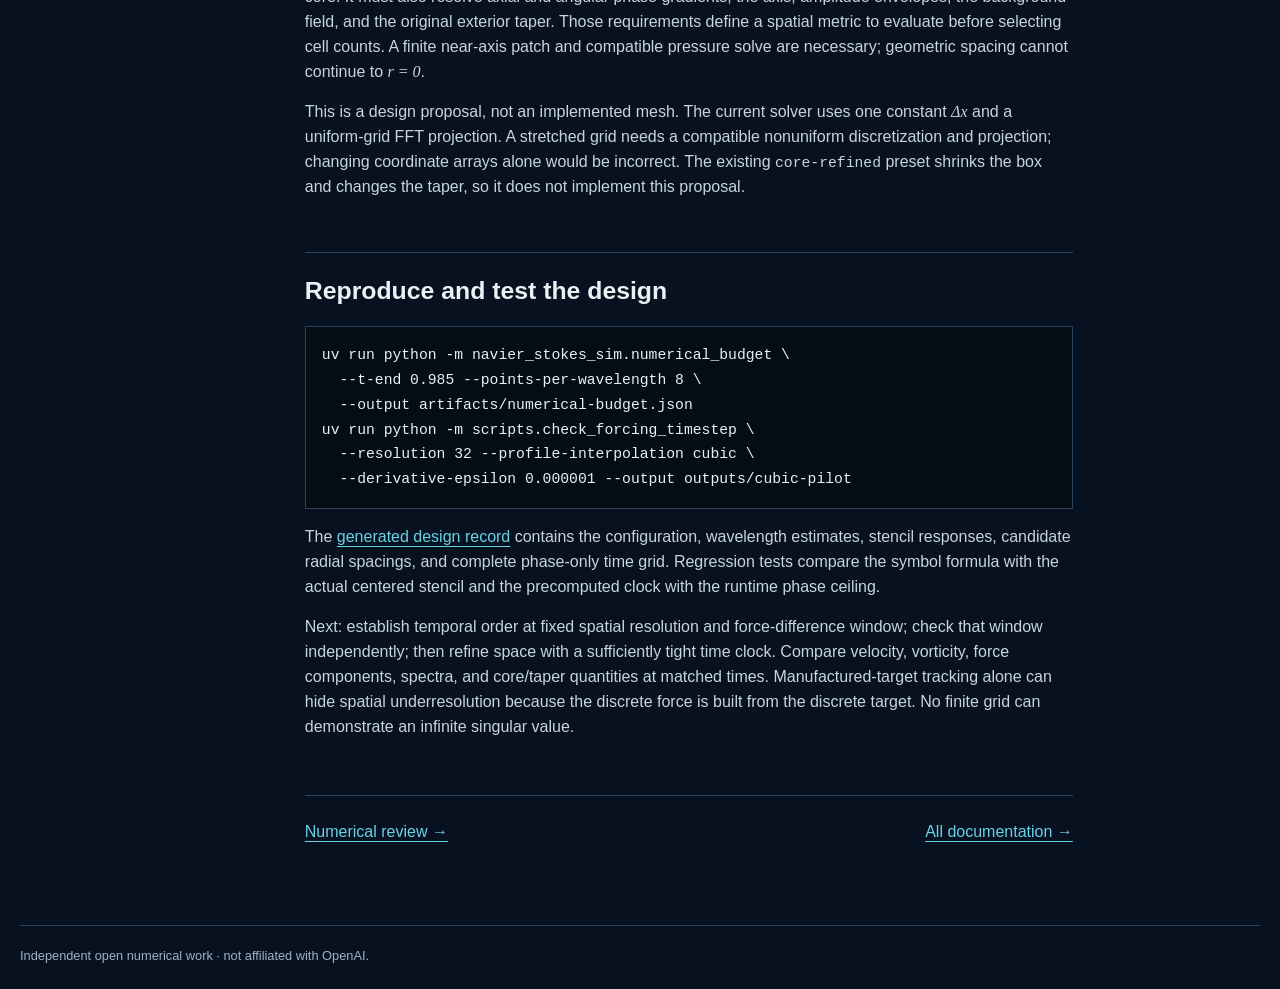
==== commit af74306b: "Publish completed Oliver simulation and remove older site media" ====
--- a/site/accuracy.html
+++ b/site/accuracy.html
@@ -21,7 +21,7 @@
       <article class="doc-page">
         <p class="eyebrow">Guide 07 · September 10, 2026</p>
         <h1>Design the mesh and clock together</h1>
-        <p>This dated design record describes the uniform-grid PhiFlow investigation. Fixed full-domain refinement is now implemented in AMReX / incflo; see the <a href="refinement.html">implementation and sensitivity checks</a> and <a href="results.html#kay-complete">completed Kay run</a>. Completion is not a new convergence certificate.</p>
+        <p>This dated design record describes the uniform-grid PhiFlow investigation. Fixed full-domain refinement is now implemented in AMReX / incflo; see the <a href="refinement.html">implementation and sensitivity checks</a> and <a href="results.html">completed Oliver run</a>. Completion is not a new convergence certificate.</p>
         <p class="dek">The prescribed finite hierarchy gives us a candidate spatial metric and a predetermined logarithmic time grid. Neither is an accuracy certificate: the design must resolve the forcing, retain the full domain, and pass independent refinement checks.</p>
 
         <h2>The temporal launch gate failed</h2>
--- a/site/styles.css
+++ b/site/styles.css
@@ -110,6 +110,13 @@
 .stream-movie video { display: block; width: 720px; background: #050c16; }
 .stream-movie figcaption { display: flex; flex-wrap: wrap; gap: 0.7rem 1.5rem; justify-content: space-between; padding: 0.8rem 0; border-top: 1px solid var(--line); color: var(--muted); font-size: 0.875rem; }
 .media-links { display: flex; gap: 1.25rem; }
+.view-switch { display: flex; width: fit-content; gap: 0.25rem; margin: 1rem 0 0.6rem; padding: 0.25rem; border: 1px solid var(--line); border-radius: 0.6rem; background: #0b1827; }
+.view-switch[hidden] { display: none; }
+.view-switch button { cursor: pointer; color: var(--muted); border: 1px solid transparent; border-radius: 0.4rem; padding: 0.65rem 1rem; background: transparent; font: inherit; font-size: 0.875rem; }
+.view-switch button[aria-pressed="true"] { color: #e9f5fa; border-color: #365b70; background: #183345; }
+.view-switch button:hover { color: #e9f5fa; }
+.view-switch button:focus-visible { outline: 2px solid var(--cyan); outline-offset: 3px; }
+.stream-movie.detail-view video { min-width: 820px; }
 .media-links a, .archive-link a { color: var(--cyan); }
 .archive-link { margin: 1rem 0 2rem; }
 
@@ -208,6 +215,10 @@
 .measure h2 { margin: 0; font-size: 1.25rem; font-weight: 600; }
 .measure-note, .grid-note { color: var(--muted); font-size: 0.875rem; }
 .measure-note { margin: 0.3rem 0 0; }
+.latest-result { margin-bottom: 1.5rem; }
+.latest-result > .eyebrow { margin-top: 0; }
+.latest-result h2 { font-size: clamp(1.4rem, 3vw, 1.9rem); }
+.latest-result > p { max-width: 76ch; }
 
 .docs-hero {
   max-width: 52rem;
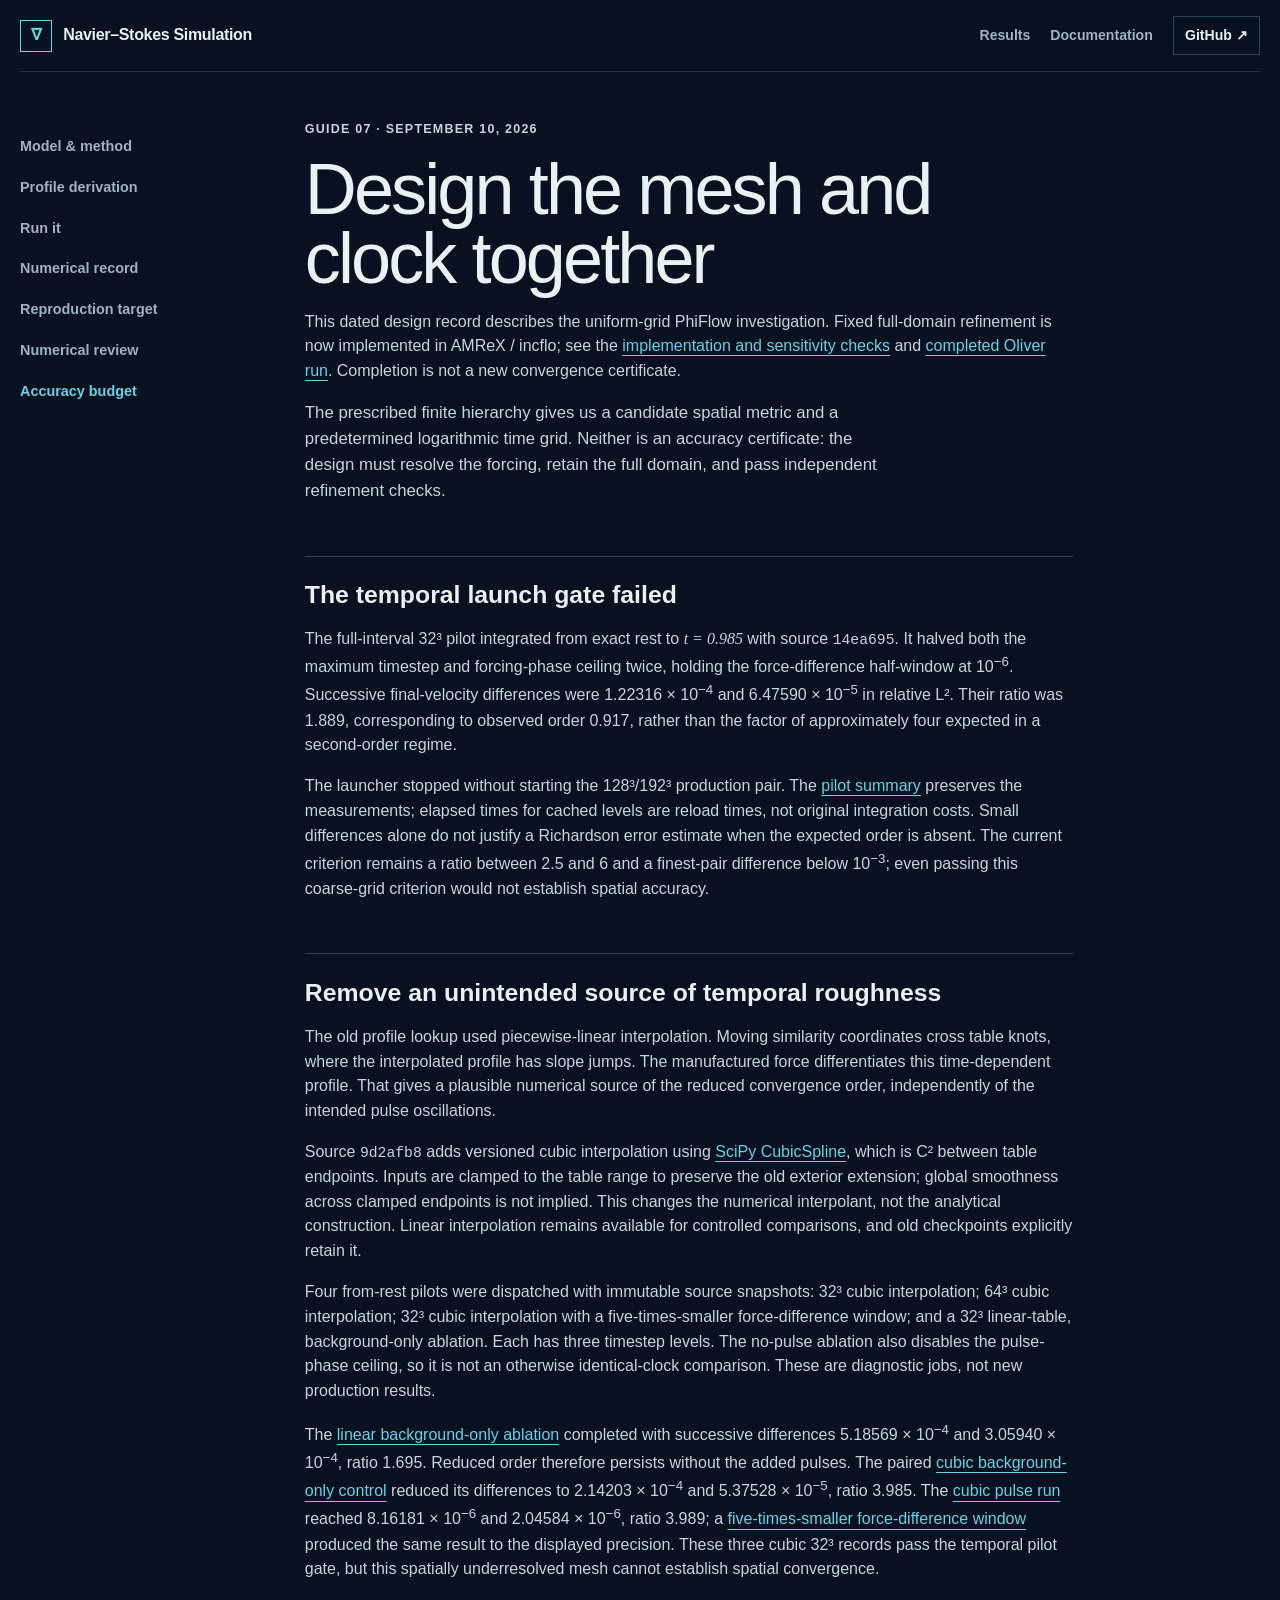
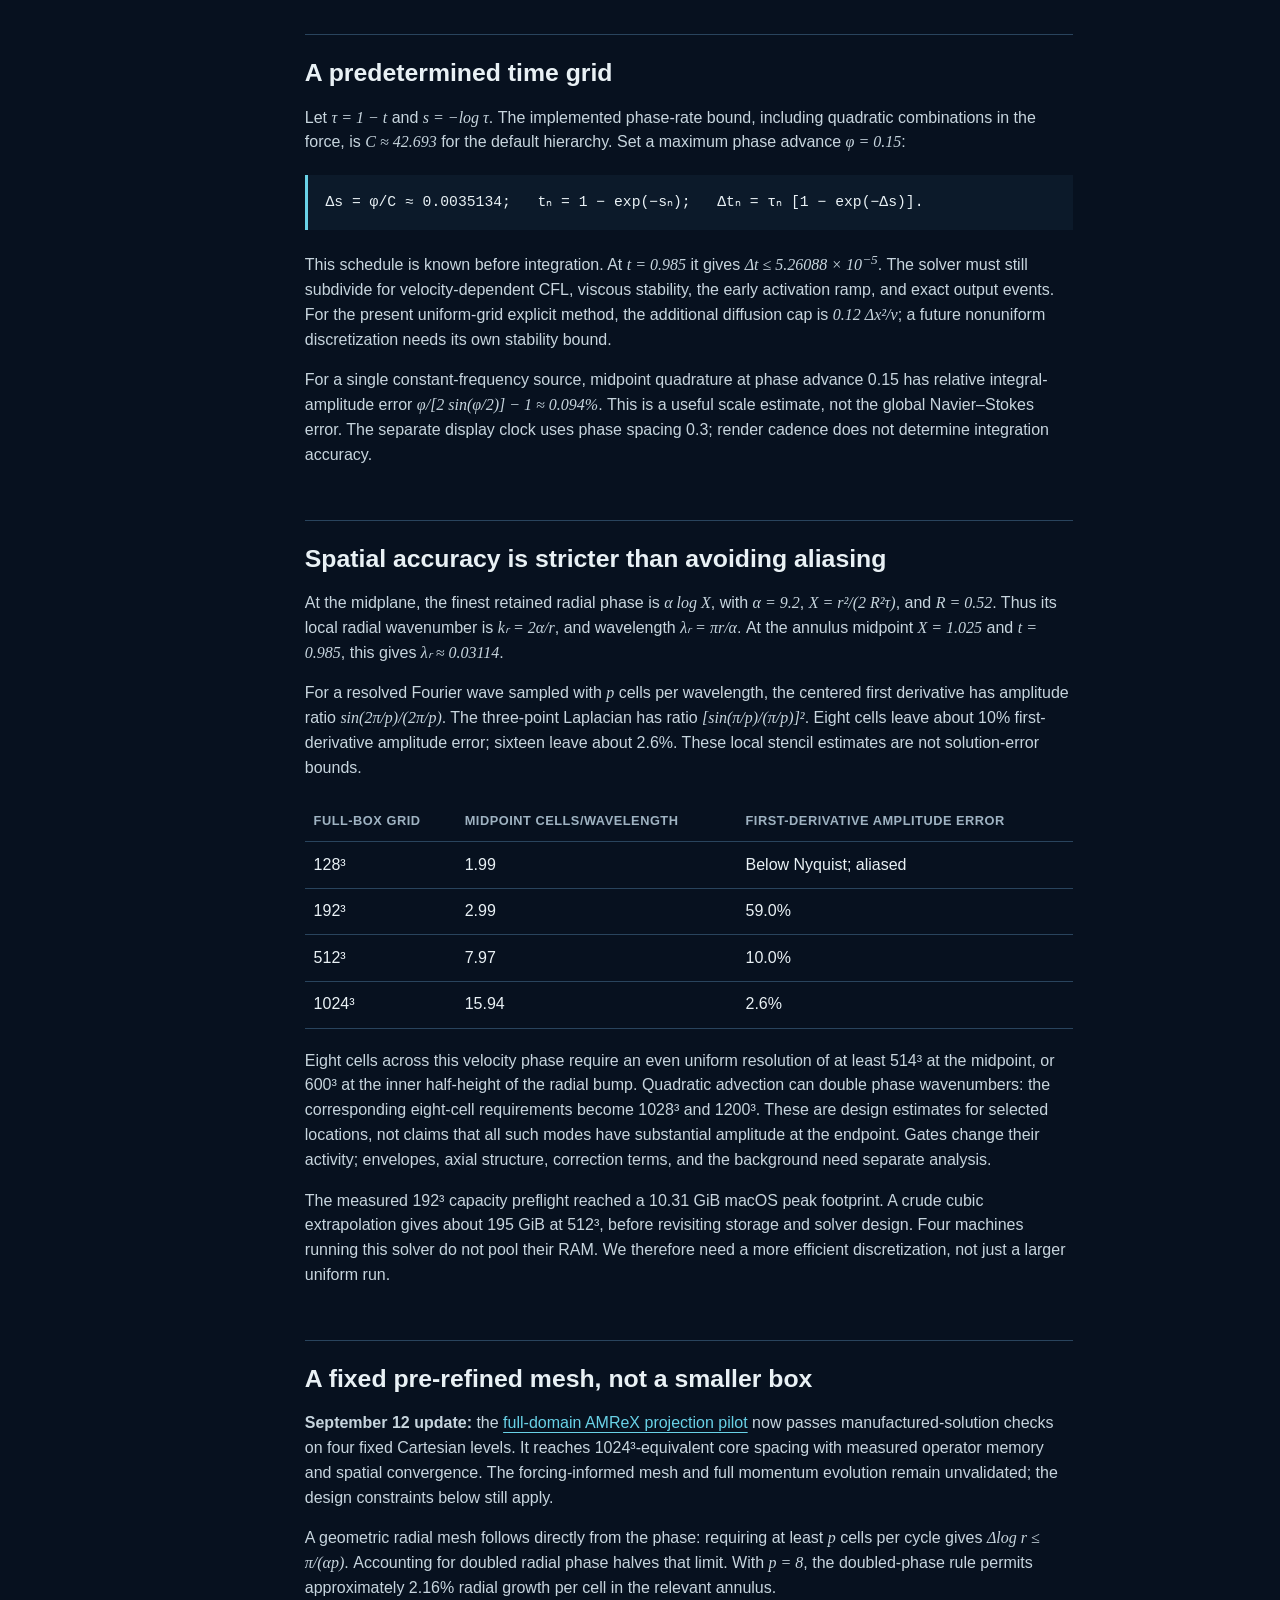
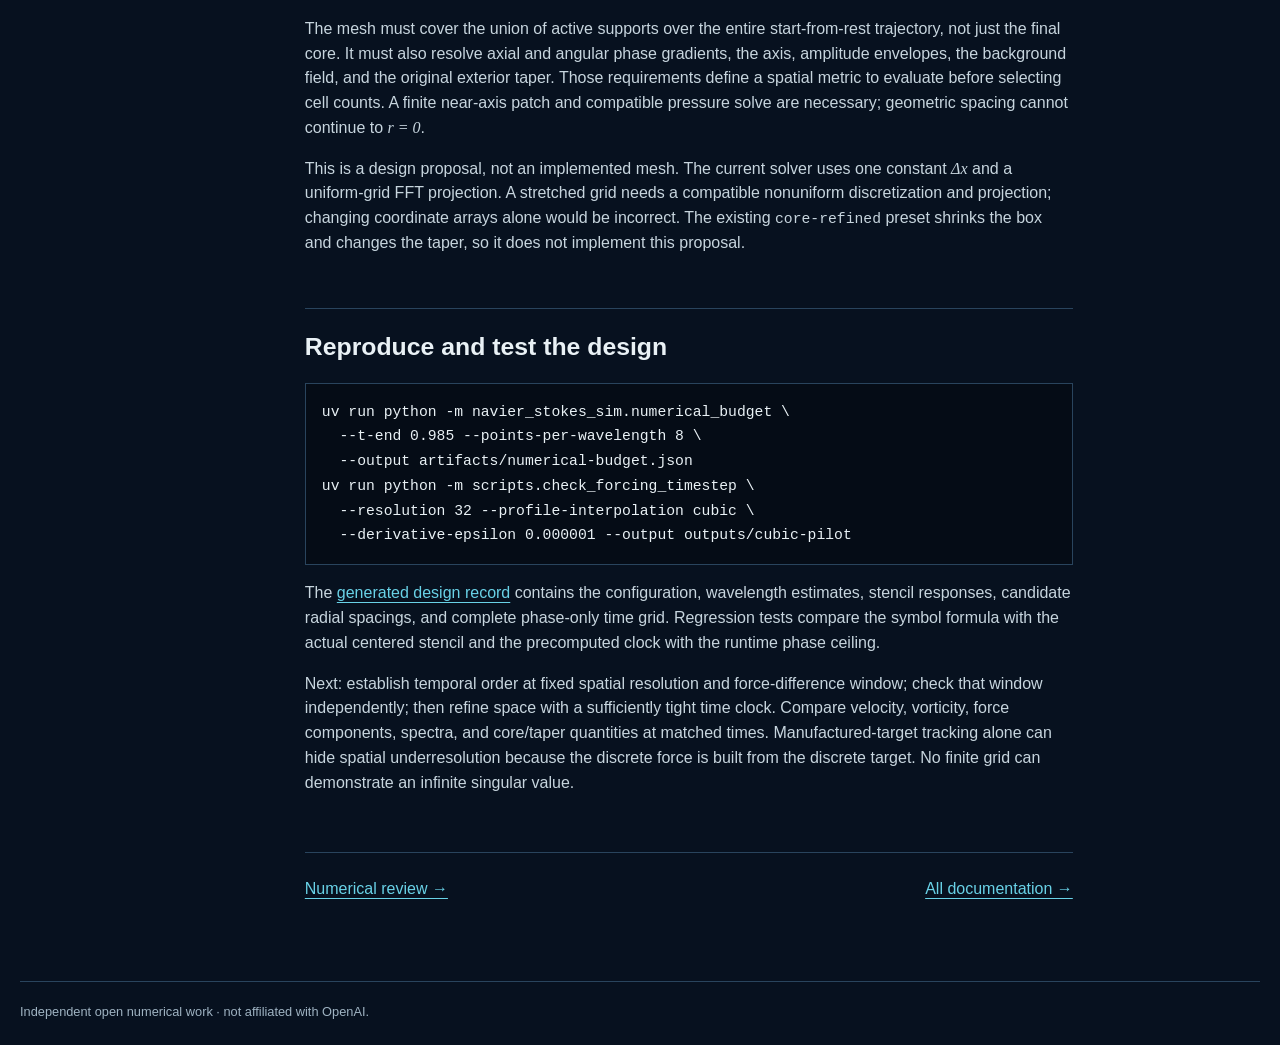
==== commit d3be4f1d: "Reconcile published simulation status" ====
--- a/site/accuracy.html
+++ b/site/accuracy.html
@@ -32,7 +32,7 @@
         <p>The old profile lookup used piecewise-linear interpolation. Moving similarity coordinates cross table knots, where the interpolated profile has slope jumps. The manufactured force differentiates this time-dependent profile. That gives a plausible numerical source of the reduced convergence order, independently of the intended pulse oscillations.</p>
         <p>Source <code>9d2afb8</code> adds versioned cubic interpolation using <a href="https://docs.scipy.org/doc/scipy/reference/generated/scipy.interpolate.CubicSpline.html">SciPy CubicSpline</a>, which is C² between table endpoints. Inputs are clamped to the table range to preserve the old exterior extension; global smoothness across clamped endpoints is not implied. This changes the numerical interpolant, not the analytical construction. Linear interpolation remains available for controlled comparisons, and old checkpoints explicitly retain it.</p>
         <p>Four from-rest pilots were dispatched with immutable source snapshots: 32³ cubic interpolation; 64³ cubic interpolation; 32³ cubic interpolation with a five-times-smaller force-difference window; and a 32³ linear-table, background-only ablation. Each has three timestep levels. The no-pulse ablation also disables the pulse-phase ceiling, so it is not an otherwise identical-clock comparison. These are diagnostic jobs, not new production results.</p>
-        <p>The <a href="data/temporal-linear-n32-no-pulses.json">linear background-only ablation</a> completed with successive differences 5.18569 × 10<sup>−4</sup> and 3.05940 × 10<sup>−4</sup>, ratio 1.695. Reduced order therefore persists without the added pulses. A paired cubic background-only run was dispatched next to isolate interpolation under the same no-pulse clock. The remaining cubic comparisons were still in progress when this record was written.</p>
+        <p>The <a href="data/temporal-linear-n32-no-pulses.json">linear background-only ablation</a> completed with successive differences 5.18569 × 10<sup>−4</sup> and 3.05940 × 10<sup>−4</sup>, ratio 1.695. Reduced order therefore persists without the added pulses. The paired <a href="data/temporal-cubic-n32-no-pulses.json">cubic background-only control</a> reduced its differences to 2.14203 × 10<sup>−4</sup> and 5.37528 × 10<sup>−5</sup>, ratio 3.985. The <a href="data/temporal-cubic-n32.json">cubic pulse run</a> reached 8.16181 × 10<sup>−6</sup> and 2.04584 × 10<sup>−6</sup>, ratio 3.989; a <a href="data/temporal-cubic-n32-eps2e-7.json">five-times-smaller force-difference window</a> produced the same result to the displayed precision. These three cubic 32³ records pass the temporal pilot gate, but this spatially underresolved mesh cannot establish spatial convergence.</p>
 
         <h2>A predetermined time grid</h2>
         <p>Let <span class="math">τ = 1 − t</span> and <span class="math">s = −log τ</span>. The implemented phase-rate bound, including quadratic combinations in the force, is <span class="math">C ≈ 42.693</span> for the default hierarchy. Set a maximum phase advance <span class="math">φ = 0.15</span>:</p>
--- a/site/styles.css
+++ b/site/styles.css
@@ -438,6 +438,10 @@
 .mesh-diagram img { display: block; width: 720px; height: auto; }
 .plot-viewport { overflow-x: auto; overscroll-behavior-x: contain; }
 .plot-scroll-hint { display: none; margin: 0.5rem 0; color: var(--muted); font-size: 0.875rem; }
+.evidence-figure { margin: 1.5rem 0 2.5rem; }
+.evidence-figure img { display: block; width: 100%; min-width: 900px; height: auto; }
+.evidence-figure figcaption { margin-top: 0.7rem; color: var(--muted); font-size: 0.875rem; }
+.evidence-figure figcaption a { color: var(--cyan); }
 #mesh-3d { height: clamp(540px, calc(100vw + 170px), 760px); }
 @media (max-width: 751px) { .plot-scroll-hint { display: block; } }
 @media (max-width: 1032px) { .three-view .plot-scroll-hint { display: block; } }
